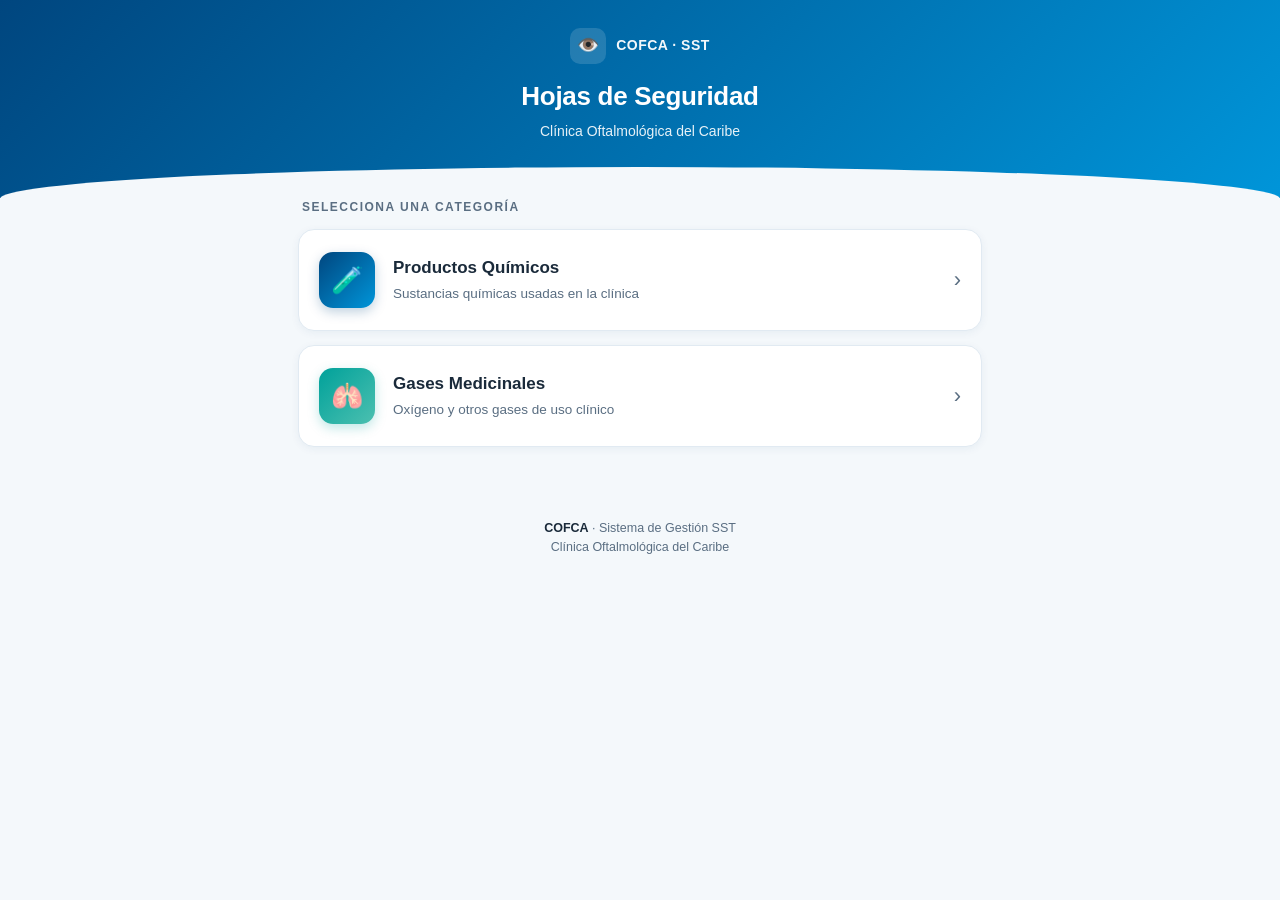
==== index.html @ 98a03475 "Sitio SST COFCA - estructura inicial - 2 categorias independientes: Productos Quimicos y Gases Medic" ====
<!DOCTYPE html>
<html lang="es">
<head>
  <meta charset="UTF-8" />
  <meta name="viewport" content="width=device-width, initial-scale=1.0, viewport-fit=cover" />
  <meta name="theme-color" content="#00467F" />
  <title>SST · COFCA - Clínica Oftalmológica del Caribe</title>
  <meta name="description" content="Sistema de Seguridad y Salud en el Trabajo - Hojas de seguridad de productos químicos y gases medicinales." />
  <link rel="stylesheet" href="assets/style.css" />
</head>
<body>
  <header class="header">
    <div class="brand">
      <span class="brand-mark">👁️</span>
      <span>COFCA · SST</span>
    </div>
    <h1 class="title">Hojas de Seguridad</h1>
    <p class="subtitle">Clínica Oftalmológica del Caribe</p>
  </header>

  <main class="container">
    <section class="section">
      <p class="section-title">Selecciona una categoría</p>
      <div class="cards">
        <a href="quimicos/" class="card">
          <span class="card-icon">🧪</span>
          <div class="card-body">
            <div class="card-title">Productos Químicos</div>
            <div class="card-desc">Sustancias químicas usadas en la clínica</div>
          </div>
          <span class="card-arrow">›</span>
        </a>

        <a href="gases-medicinales/" class="card">
          <span class="card-icon accent">🫁</span>
          <div class="card-body">
            <div class="card-title">Gases Medicinales</div>
            <div class="card-desc">Oxígeno y otros gases de uso clínico</div>
          </div>
          <span class="card-arrow">›</span>
        </a>
      </div>
    </section>
  </main>

  <footer class="footer">
    <strong>COFCA</strong> · Sistema de Gestión SST<br />
    Clínica Oftalmológica del Caribe
  </footer>
</body>
</html>
---- assets/style.css ----
/* COFCA - Clínica Oftalmológica del Caribe
   Sistema de visualización SST vía QR
*/

:root {
  --cofca-primary: #00467F;       /* azul clínico profundo */
  --cofca-secondary: #0095D9;     /* azul claro accent */
  --cofca-accent: #00A19A;        /* verde agua salud */
  --cofca-bg: #F4F8FB;
  --cofca-surface: #FFFFFF;
  --cofca-text: #1A2A3A;
  --cofca-muted: #5A6E82;
  --cofca-border: #E1EAF2;
  --cofca-danger: #D93B3B;
  --shadow-sm: 0 2px 8px rgba(0, 70, 127, 0.06);
  --shadow-md: 0 8px 24px rgba(0, 70, 127, 0.10);
  --shadow-lg: 0 16px 40px rgba(0, 70, 127, 0.14);
  --radius: 16px;
  --radius-sm: 10px;
}

* { box-sizing: border-box; margin: 0; padding: 0; }

html { -webkit-text-size-adjust: 100%; scroll-behavior: smooth; }

body {
  font-family: -apple-system, BlinkMacSystemFont, "Segoe UI", Roboto, "Helvetica Neue", Arial, sans-serif;
  background: var(--cofca-bg);
  color: var(--cofca-text);
  line-height: 1.55;
  min-height: 100vh;
  -webkit-font-smoothing: antialiased;
}

/* Header */
.header {
  background: linear-gradient(135deg, var(--cofca-primary) 0%, var(--cofca-secondary) 100%);
  color: white;
  padding: 28px 20px 56px;
  text-align: center;
  position: relative;
  overflow: hidden;
}

.header::after {
  content: "";
  position: absolute;
  bottom: -1px;
  left: 0;
  right: 0;
  height: 32px;
  background: var(--cofca-bg);
  border-radius: 50% 50% 0 0 / 100% 100% 0 0;
}

.brand {
  display: inline-flex;
  align-items: center;
  gap: 10px;
  font-weight: 700;
  letter-spacing: 0.5px;
  font-size: 14px;
  text-transform: uppercase;
  opacity: 0.95;
  margin-bottom: 12px;
}

.brand-mark {
  width: 36px; height: 36px;
  background: rgba(255,255,255,0.15);
  border-radius: 10px;
  display: inline-flex;
  align-items: center;
  justify-content: center;
  backdrop-filter: blur(4px);
  font-size: 18px;
}

.title {
  font-size: 26px;
  font-weight: 700;
  margin-top: 4px;
  letter-spacing: -0.3px;
  line-height: 1.25;
}

.subtitle {
  font-size: 14px;
  opacity: 0.9;
  margin-top: 8px;
  font-weight: 400;
}

/* Container */
.container {
  max-width: 720px;
  margin: 0 auto;
  padding: 0 18px 48px;
  position: relative;
  margin-top: -28px;
}

/* Cards (botones grandes) */
.cards {
  display: grid;
  gap: 14px;
}

.card {
  background: var(--cofca-surface);
  border-radius: var(--radius);
  padding: 22px 20px;
  display: flex;
  align-items: center;
  gap: 18px;
  text-decoration: none;
  color: inherit;
  box-shadow: var(--shadow-sm);
  border: 1px solid var(--cofca-border);
  transition: transform 0.15s ease, box-shadow 0.2s ease, border-color 0.2s ease;
  cursor: pointer;
}

.card:hover, .card:focus {
  transform: translateY(-2px);
  box-shadow: var(--shadow-md);
  border-color: var(--cofca-secondary);
  outline: none;
}

.card:active { transform: translateY(0); }

.card-icon {
  flex-shrink: 0;
  width: 56px;
  height: 56px;
  border-radius: 14px;
  display: flex;
  align-items: center;
  justify-content: center;
  font-size: 26px;
  background: linear-gradient(135deg, var(--cofca-primary), var(--cofca-secondary));
  color: white;
  box-shadow: 0 4px 12px rgba(0, 70, 127, 0.25);
}

.card-icon.accent {
  background: linear-gradient(135deg, var(--cofca-accent), #4CC0B0);
  box-shadow: 0 4px 12px rgba(0, 161, 154, 0.25);
}

.card-icon.warn {
  background: linear-gradient(135deg, #F4A100, #FFC04F);
  box-shadow: 0 4px 12px rgba(244, 161, 0, 0.25);
}

.card-body { flex: 1; min-width: 0; }

.card-title {
  font-weight: 600;
  font-size: 17px;
  margin-bottom: 3px;
}

.card-desc {
  font-size: 13.5px;
  color: var(--cofca-muted);
}

.card-arrow {
  flex-shrink: 0;
  color: var(--cofca-muted);
  font-size: 22px;
  transition: transform 0.2s ease, color 0.2s ease;
}

.card:hover .card-arrow {
  transform: translateX(4px);
  color: var(--cofca-secondary);
}

/* Section */
.section {
  margin-top: 28px;
}

.section-title {
  font-size: 12px;
  font-weight: 700;
  letter-spacing: 1.5px;
  text-transform: uppercase;
  color: var(--cofca-muted);
  margin-bottom: 12px;
  padding-left: 4px;
}

/* Search bar */
.search-wrap {
  position: relative;
  margin-bottom: 14px;
}

.search-wrap input {
  width: 100%;
  background: var(--cofca-surface);
  border: 1px solid var(--cofca-border);
  border-radius: 12px;
  padding: 14px 16px 14px 44px;
  font-size: 15px;
  font-family: inherit;
  color: var(--cofca-text);
  box-shadow: var(--shadow-sm);
  transition: border-color 0.15s ease, box-shadow 0.15s ease;
}

.search-wrap input:focus {
  outline: none;
  border-color: var(--cofca-secondary);
  box-shadow: 0 0 0 3px rgba(0, 149, 217, 0.15);
}

.search-wrap::before {
  content: "🔍";
  position: absolute;
  left: 14px;
  top: 50%;
  transform: translateY(-50%);
  font-size: 16px;
  opacity: 0.55;
  pointer-events: none;
}

/* List items (compact card variant for product list) */
.list-item {
  background: var(--cofca-surface);
  border: 1px solid var(--cofca-border);
  border-radius: 12px;
  padding: 14px 16px;
  display: flex;
  align-items: center;
  gap: 14px;
  text-decoration: none;
  color: inherit;
  transition: transform 0.12s ease, box-shadow 0.15s ease, border-color 0.15s ease;
  margin-bottom: 10px;
}

.list-item:hover, .list-item:focus {
  border-color: var(--cofca-secondary);
  box-shadow: var(--shadow-sm);
  outline: none;
  transform: translateY(-1px);
}

.list-item-num {
  flex-shrink: 0;
  width: 34px;
  height: 34px;
  border-radius: 10px;
  background: var(--cofca-bg);
  color: var(--cofca-primary);
  display: inline-flex;
  align-items: center;
  justify-content: center;
  font-weight: 700;
  font-size: 13px;
  border: 1px solid var(--cofca-border);
}

.list-item-body { flex: 1; min-width: 0; }

.list-item-title {
  font-weight: 600;
  font-size: 15.5px;
  color: var(--cofca-text);
  line-height: 1.3;
}

.list-item-meta {
  font-size: 12.5px;
  color: var(--cofca-muted);
  margin-top: 2px;
}

.list-item-arrow {
  color: var(--cofca-muted);
  font-size: 20px;
  flex-shrink: 0;
}

.list-empty {
  text-align: center;
  padding: 32px 16px;
  color: var(--cofca-muted);
  font-size: 14px;
}

/* Footer */
.footer {
  text-align: center;
  padding: 24px 20px 32px;
  color: var(--cofca-muted);
  font-size: 12.5px;
}

.footer strong { color: var(--cofca-text); }

/* Viewer pages (PDF / video / resumen) */
.viewer-header {
  background: var(--cofca-primary);
  color: white;
  padding: 14px 18px;
  display: flex;
  align-items: center;
  gap: 12px;
  position: sticky;
  top: 0;
  z-index: 10;
  box-shadow: var(--shadow-sm);
}

.back-btn {
  background: rgba(255,255,255,0.15);
  border: none;
  color: white;
  width: 38px;
  height: 38px;
  border-radius: 10px;
  font-size: 20px;
  cursor: pointer;
  display: inline-flex;
  align-items: center;
  justify-content: center;
  text-decoration: none;
  transition: background 0.15s ease;
}

.back-btn:hover { background: rgba(255,255,255,0.25); }

.viewer-title {
  font-size: 16px;
  font-weight: 600;
  flex: 1;
  min-width: 0;
  overflow: hidden;
  text-overflow: ellipsis;
  white-space: nowrap;
}

.viewer-actions {
  display: flex;
  gap: 6px;
  flex-shrink: 0;
}

.viewer-actions a {
  background: rgba(255,255,255,0.15);
  color: white;
  text-decoration: none;
  width: 38px;
  height: 38px;
  border-radius: 10px;
  display: inline-flex;
  align-items: center;
  justify-content: center;
  font-size: 16px;
  transition: background 0.15s ease;
}

.viewer-actions a:hover { background: rgba(255,255,255,0.25); }

.viewer-content {
  padding: 0;
  min-height: calc(100vh - 66px);
}

.pdf-frame {
  width: 100%;
  height: calc(100vh - 66px);
  border: none;
  display: block;
}

.video-wrap {
  position: relative;
  width: 100%;
  padding-bottom: 56.25%;
  background: #000;
}

.video-wrap iframe,
.video-wrap video {
  position: absolute;
  inset: 0;
  width: 100%;
  height: 100%;
  border: none;
}

.resumen {
  max-width: 720px;
  margin: 0 auto;
  padding: 28px 22px 48px;
  background: var(--cofca-surface);
}

.resumen h2 {
  color: var(--cofca-primary);
  margin-top: 28px;
  margin-bottom: 10px;
  font-size: 19px;
  padding-bottom: 6px;
  border-bottom: 2px solid var(--cofca-border);
}

.resumen h2:first-child { margin-top: 0; }

.resumen p { margin-bottom: 12px; color: var(--cofca-text); }

.resumen ul, .resumen ol { margin: 8px 0 14px 22px; }
.resumen li { margin-bottom: 6px; }

.callout {
  background: #FFF6E5;
  border-left: 4px solid #F4A100;
  padding: 14px 16px;
  border-radius: 8px;
  margin: 16px 0;
  font-size: 14.5px;
}

.callout.danger {
  background: #FFEEEE;
  border-left-color: var(--cofca-danger);
}

.callout.info {
  background: #E8F4FB;
  border-left-color: var(--cofca-secondary);
}

/* Loading hint when PDF embed fails */
.fallback {
  padding: 32px 22px;
  text-align: center;
}

.fallback p { margin-bottom: 18px; color: var(--cofca-muted); }

.btn {
  display: inline-block;
  background: var(--cofca-primary);
  color: white;
  padding: 12px 22px;
  border-radius: 10px;
  text-decoration: none;
  font-weight: 600;
  transition: background 0.15s ease;
}

.btn:hover { background: var(--cofca-secondary); }

/* Responsive tweaks */
@media (max-width: 380px) {
  .title { font-size: 22px; }
  .card { padding: 18px 16px; gap: 14px; }
  .card-icon { width: 48px; height: 48px; font-size: 22px; }
  .card-title { font-size: 15.5px; }
}
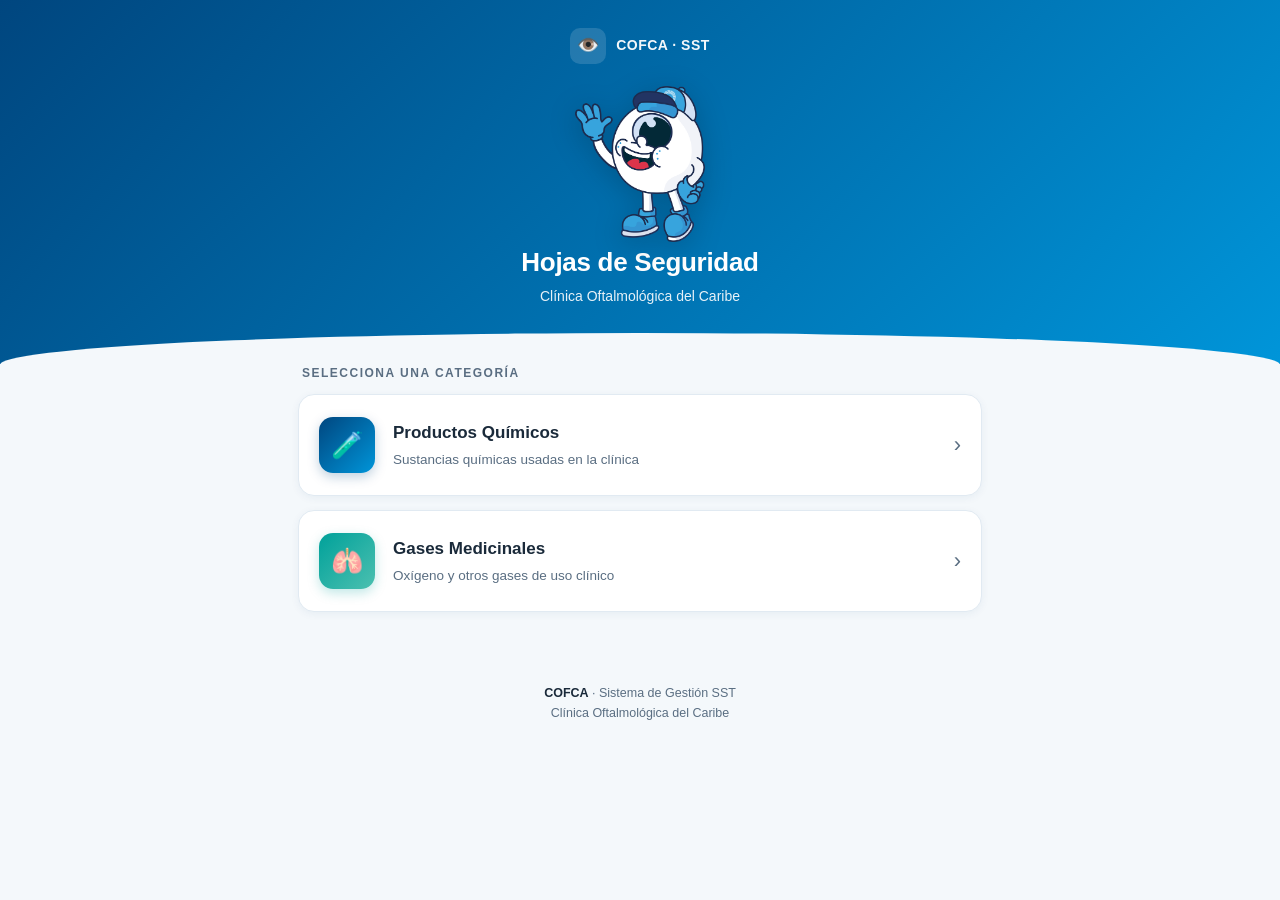
==== commit fe3c1ec2: "Implementar mascota Iris en la pagina principal del QR - Iris (mascota oficial de COFCA) extraida de" ====
--- a/index.html
+++ b/index.html
@@ -9,11 +9,12 @@
   <link rel="stylesheet" href="assets/style.css" />
 </head>
 <body>
-  <header class="header">
+  <header class="header header--mascota">
     <div class="brand">
       <span class="brand-mark">👁️</span>
       <span>COFCA · SST</span>
     </div>
+    <img src="assets/mascota/iris.png" class="hero-mascota" alt="Iris, mascota de COFCA" />
     <h1 class="title">Hojas de Seguridad</h1>
     <p class="subtitle">Clínica Oftalmológica del Caribe</p>
   </header>
--- a/assets/style.css
+++ b/assets/style.css
@@ -84,6 +84,27 @@
   line-height: 1.25;
 }
 
+/* Mascota Iris */
+.hero-mascota {
+  display: block;
+  width: 130px;
+  height: auto;
+  margin: 10px auto 2px;
+  filter: drop-shadow(0 6px 14px rgba(0, 0, 0, 0.18));
+  animation: iris-saluda 3s ease-in-out infinite;
+  transform-origin: 75% 80%;
+}
+
+@keyframes iris-saluda {
+  0%, 88%, 100% { transform: rotate(0deg); }
+  92% { transform: rotate(-4deg); }
+  96% { transform: rotate(4deg); }
+}
+
+@media (prefers-reduced-motion: reduce) {
+  .hero-mascota { animation: none; }
+}
+
 .subtitle {
   font-size: 14px;
   opacity: 0.9;
@@ -152,6 +173,33 @@
 .card-icon.warn {
   background: linear-gradient(135deg, #F4A100, #FFC04F);
   box-shadow: 0 4px 12px rgba(244, 161, 0, 0.25);
+}
+
+.card-icon.safety {
+  background: linear-gradient(135deg, #E85D00, #FF8C2C);
+  box-shadow: 0 4px 12px rgba(232, 93, 0, 0.30);
+}
+
+/* EPP highlight card (more prominent) */
+.card.epp-highlight {
+  background: linear-gradient(135deg, #FFF8F0 0%, #FFFFFF 60%);
+  border: 2px solid #FFB774;
+  position: relative;
+  overflow: hidden;
+}
+
+.card.epp-highlight::before {
+  content: "ACCESO RÁPIDO";
+  position: absolute;
+  top: 0;
+  right: 0;
+  background: #E85D00;
+  color: white;
+  font-size: 9.5px;
+  font-weight: 700;
+  letter-spacing: 0.8px;
+  padding: 3px 10px;
+  border-radius: 0 0 0 10px;
 }
 
 .card-body { flex: 1; min-width: 0; }
@@ -280,7 +328,20 @@
   font-size: 12.5px;
   color: var(--cofca-muted);
   margin-top: 2px;
-}
+  display: flex;
+  align-items: center;
+  gap: 6px;
+}
+
+.sev-dot {
+  width: 9px;
+  height: 9px;
+  border-radius: 50%;
+  flex-shrink: 0;
+}
+.sev-dot.alto  { background: #DC2626; box-shadow: 0 0 0 2px rgba(220, 38, 38, 0.18); }
+.sev-dot.medio { background: #F59E0B; box-shadow: 0 0 0 2px rgba(245, 158, 11, 0.18); }
+.sev-dot.bajo  { background: #22C55E; box-shadow: 0 0 0 2px rgba(34, 197, 94, 0.18); }
 
 .list-item-arrow {
   color: var(--cofca-muted);
@@ -439,6 +500,188 @@
   border-left-color: var(--cofca-secondary);
 }
 
+/* EPP page (Equipos de Protección Personal) */
+.epp-hero {
+  background: linear-gradient(135deg, #E85D00 0%, #F4A100 100%);
+  color: white;
+  padding: 24px 22px 28px;
+  text-align: center;
+}
+
+.epp-hero .epp-product {
+  font-size: 13px;
+  font-weight: 600;
+  letter-spacing: 0.8px;
+  text-transform: uppercase;
+  opacity: 0.92;
+  margin-bottom: 8px;
+}
+
+/* Severity badges */
+.severity-badge {
+  display: inline-flex;
+  align-items: center;
+  gap: 6px;
+  padding: 6px 14px;
+  border-radius: 999px;
+  font-size: 12.5px;
+  font-weight: 700;
+  letter-spacing: 0.6px;
+  text-transform: uppercase;
+  margin-top: 12px;
+  background: rgba(255,255,255,0.95);
+}
+
+.severity-badge.alto  { color: #B91C1C; }
+.severity-badge.medio { color: #B45309; }
+.severity-badge.bajo  { color: #166534; }
+
+.severity-badge::before {
+  content: "";
+  width: 10px;
+  height: 10px;
+  border-radius: 50%;
+  display: inline-block;
+}
+.severity-badge.alto::before  { background: #DC2626; box-shadow: 0 0 0 3px rgba(220, 38, 38, 0.18); }
+.severity-badge.medio::before { background: #F59E0B; box-shadow: 0 0 0 3px rgba(245, 158, 11, 0.18); }
+.severity-badge.bajo::before  { background: #22C55E; box-shadow: 0 0 0 3px rgba(34, 197, 94, 0.18); }
+
+/* Print button bar */
+.epp-actions {
+  max-width: 720px;
+  margin: 0 auto;
+  padding: 14px 18px 0;
+  display: flex;
+  gap: 10px;
+}
+
+.epp-actions button {
+  flex: 1;
+  background: var(--cofca-surface);
+  border: 1px solid var(--cofca-border);
+  border-radius: 10px;
+  padding: 10px 14px;
+  font-size: 14px;
+  font-weight: 600;
+  color: var(--cofca-primary);
+  cursor: pointer;
+  display: inline-flex;
+  align-items: center;
+  justify-content: center;
+  gap: 8px;
+  font-family: inherit;
+  transition: background 0.15s ease, border-color 0.15s ease;
+}
+
+.epp-actions button:hover {
+  background: var(--cofca-bg);
+  border-color: var(--cofca-secondary);
+}
+
+.epp-hero h1 {
+  font-size: 24px;
+  font-weight: 700;
+  margin: 0;
+  letter-spacing: -0.3px;
+}
+
+.epp-hero .epp-sub {
+  font-size: 13.5px;
+  margin-top: 6px;
+  opacity: 0.95;
+}
+
+.epp-grid {
+  max-width: 720px;
+  margin: 0 auto;
+  padding: 18px;
+  display: grid;
+  gap: 12px;
+}
+
+.epp-item {
+  background: var(--cofca-surface);
+  border: 1px solid var(--cofca-border);
+  border-left: 5px solid #E85D00;
+  border-radius: 12px;
+  padding: 16px 18px;
+  display: flex;
+  align-items: center;
+  gap: 16px;
+  box-shadow: var(--shadow-sm);
+}
+
+.epp-item-icon {
+  flex-shrink: 0;
+  width: 56px;
+  height: 56px;
+  border-radius: 14px;
+  display: inline-flex;
+  align-items: center;
+  justify-content: center;
+  font-size: 30px;
+  background: #FFF1E0;
+  border: 1px solid #FFE0BE;
+}
+
+.epp-item-text {
+  font-weight: 600;
+  font-size: 16px;
+  color: var(--cofca-text);
+  line-height: 1.35;
+}
+
+.epp-empty {
+  text-align: center;
+  padding: 40px 20px;
+  color: var(--cofca-muted);
+}
+
+.epp-note {
+  max-width: 720px;
+  margin: 12px auto 32px;
+  padding: 14px 18px;
+  background: #FFF6E5;
+  border: 1px dashed #F4A100;
+  border-radius: 10px;
+  color: #6B4400;
+  font-size: 13.5px;
+  text-align: center;
+}
+
+/* Print-friendly version of EPP card (for hanging on the wall) */
+@media print {
+  body { background: white !important; }
+  .viewer-header,
+  .epp-actions,
+  .epp-note { display: none !important; }
+  .epp-hero {
+    background: white !important;
+    color: var(--cofca-text) !important;
+    border: 3px solid #E85D00;
+    border-radius: 14px;
+    padding: 18px 16px;
+    margin: 12px;
+  }
+  .epp-hero .epp-product { color: #E85D00; opacity: 1; }
+  .epp-hero h1 { color: var(--cofca-primary); }
+  .epp-hero .epp-sub { color: var(--cofca-text); }
+  .severity-badge {
+    background: white !important;
+    border: 2px solid currentColor;
+  }
+  .epp-grid { padding: 6px 12px; gap: 8px; }
+  .epp-item {
+    box-shadow: none !important;
+    border: 1px solid #999 !important;
+    border-left: 5px solid #E85D00 !important;
+    page-break-inside: avoid;
+  }
+  .epp-item-icon { background: #FFF1E0 !important; border: 1px solid #FFE0BE !important; }
+  @page { size: A5; margin: 8mm; }
+}
+
 /* Loading hint when PDF embed fails */
 .fallback {
   padding: 32px 22px;
